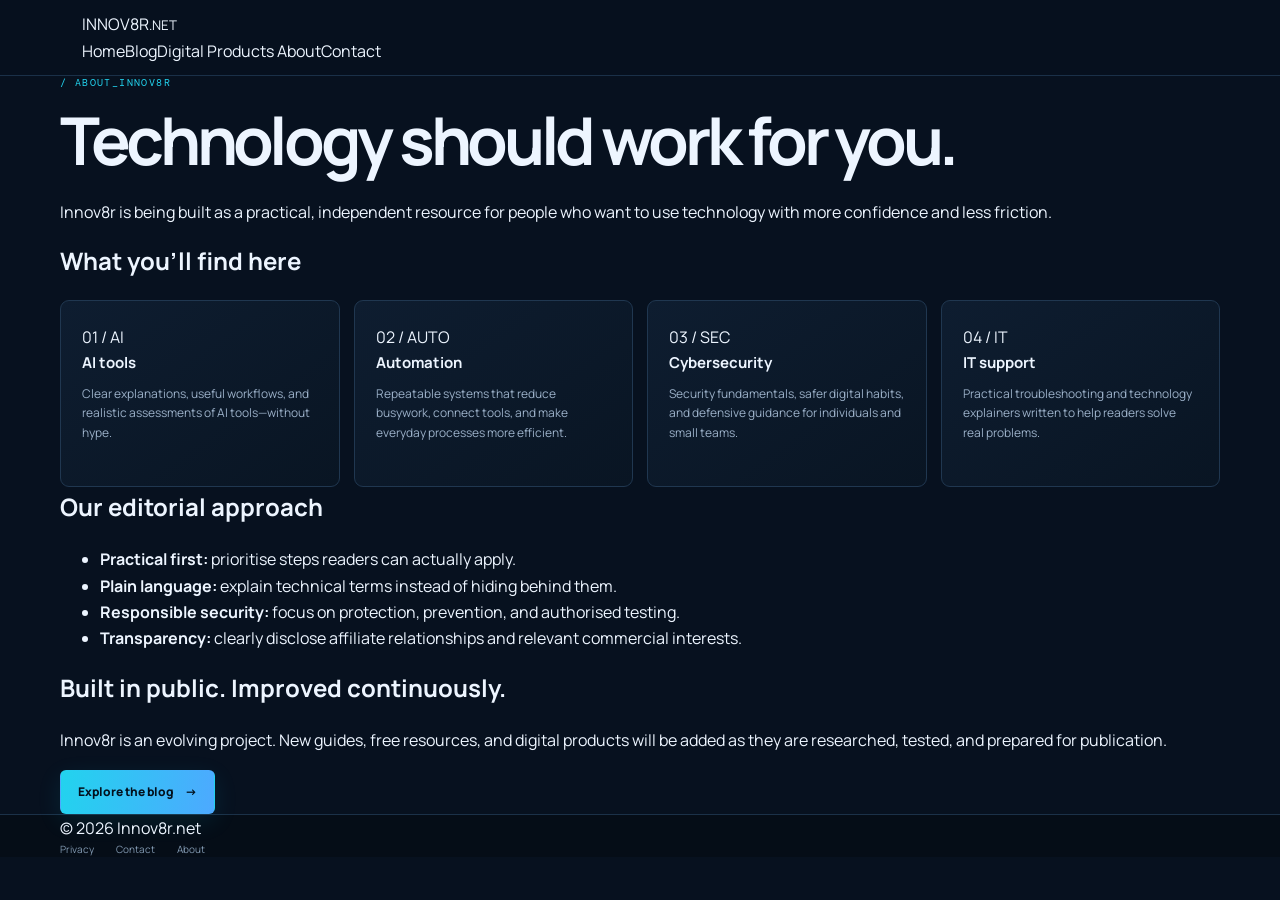
==== about/index.html @ d47da65c "Add files via upload Upload the extracted files while preserving their folder structure. You should " ====
<!doctype html>
<html lang="en">
<head>
  <meta charset="utf-8">
  <meta name="viewport" content="width=device-width, initial-scale=1">
  <meta name="description" content="Learn about Innov8r: practical technology, AI, automation, cybersecurity, and IT support guides.">
  <title>About | Innov8r</title>
  <link rel="stylesheet" href="/assets/css/style.css">
  <link rel="stylesheet" href="/assets/css/batch2.css">
</head>
<body>
  <header class="site-header">
    <div class="container header-inner">
      <a class="logo" href="/" aria-label="Innov8r home">INNOV<span>8R</span><small>.NET</small></a>
      <nav class="main-nav" aria-label="Main navigation">
        <a href="/">Home</a><a href="/blog/">Blog</a><a href="/products/">Digital Products</a>
        <a href="/about/" aria-current="page">About</a><a href="/contact/">Contact</a>
      </nav>
    </div>
  </header>
  <main class="container page-shell">
    <p class="eyebrow">/ ABOUT_INNOV8R</p>
    <h1>Technology should <span class="accent-text">work for you.</span></h1>
    <p class="lead">Innov8r is being built as a practical, independent resource for people who want to use technology with more confidence and less friction.</p>
    <section class="info-panel">
      <h2>What you'll find here</h2>
      <div class="topic-grid">
        <article class="topic-card"><span class="topic-code">01 / AI</span><h3>AI tools</h3><p>Clear explanations, useful workflows, and realistic assessments of AI tools—without hype.</p></article>
        <article class="topic-card"><span class="topic-code">02 / AUTO</span><h3>Automation</h3><p>Repeatable systems that reduce busywork, connect tools, and make everyday processes more efficient.</p></article>
        <article class="topic-card"><span class="topic-code">03 / SEC</span><h3>Cybersecurity</h3><p>Security fundamentals, safer digital habits, and defensive guidance for individuals and small teams.</p></article>
        <article class="topic-card"><span class="topic-code">04 / IT</span><h3>IT support</h3><p>Practical troubleshooting and technology explainers written to help readers solve real problems.</p></article>
      </div>
    </section>
    <section class="info-panel">
      <h2>Our editorial approach</h2>
      <ul class="clean-list">
        <li><strong>Practical first:</strong> prioritise steps readers can actually apply.</li>
        <li><strong>Plain language:</strong> explain technical terms instead of hiding behind them.</li>
        <li><strong>Responsible security:</strong> focus on protection, prevention, and authorised testing.</li>
        <li><strong>Transparency:</strong> clearly disclose affiliate relationships and relevant commercial interests.</li>
      </ul>
    </section>
    <section class="callout-panel">
      <h2>Built in public. Improved continuously.</h2>
      <p>Innov8r is an evolving project. New guides, free resources, and digital products will be added as they are researched, tested, and prepared for publication.</p>
      <a class="button button-primary" href="/blog/">Explore the blog <span aria-hidden="true">→</span></a>
    </section>
  </main>
  <footer class="site-footer"><div class="container footer-inner"><span>© <span id="year"></span> Innov8r.net</span><div class="footer-links"><a href="/privacy/">Privacy</a><a href="/contact/">Contact</a><a href="/about/">About</a></div></div></footer>
  <script>document.getElementById('year').textContent = new Date().getFullYear();</script>
</body>
</html>
---- assets/css/style.css ----
@import url('https://fonts.googleapis.com/css2?family=DM+Mono:wght@400;500&family=Manrope:wght@400;500;600;700;800&display=swap');

:root {
  --bg: #07111f;
  --bg-soft: #0b1829;
  --panel: #0e1d30;
  --panel-hover: #11253b;
  --line: #203750;
  --text: #edf5ff;
  --muted: #9bb0c8;
  --cyan: #22d3ee;
  --blue: #38a5ff;
  --green: #62f3bd;
  --max: 1160px;
}
* { box-sizing: border-box; }
html { scroll-behavior: smooth; }
body { margin: 0; background: var(--bg); color: var(--text); font-family: Manrope, Arial, sans-serif; line-height: 1.65; }
a { color: inherit; text-decoration: none; }
button, input { font: inherit; }
.container { width: min(var(--max), calc(100% - 44px)); margin-inline: auto; }
.announcement { min-height: 31px; display: flex; justify-content: center; align-items: center; gap: 9px; padding: 5px 16px; color: #a9c0d8; background: #081a2b; border-bottom: 1px solid #142b42; font: 10px 'DM Mono', monospace; letter-spacing: .055em; text-align: center; }
.pulse, .status-dot { width: 7px; height: 7px; display: inline-block; border-radius: 50%; background: var(--green); box-shadow: 0 0 12px #62f3bd99; }
.site-header { height: 76px; display: flex; align-items: center; justify-content: space-between; gap: 30px; padding: 0 max(22px, calc((100% - var(--max))/2)); background: #07111ff2; border-bottom: 1px solid #1a3048; position: sticky; top: 0; z-index: 20; backdrop-filter: blur(14px); }
.brand { color: #f4f9ff; font-size: 22px; font-weight: 800; letter-spacing: -.07em; white-space: nowrap; }
.brand > span:first-child { color: var(--cyan); }
.brand-dot { color: var(--green); }
.nav { display: flex; align-items: center; gap: clamp(12px, 2.2vw, 28px); }
.nav a { font-size: 12px; color: #b6c7da; transition: color .2s; }
.nav a:hover, .nav a.active { color: var(--cyan); }
.menu-toggle { display: none; color: var(--text); border: 1px solid var(--line); background: var(--panel); border-radius: 8px; padding: 7px 10px; }
.hero { min-height: 555px; display: grid; grid-template-columns: 1.05fr .95fr; gap: 36px; align-items: center; padding-block: 66px 72px; }
.eyebrow { margin: 0 0 15px; color: var(--cyan); font: 10px 'DM Mono', monospace; letter-spacing: .14em; }
.eyebrow-line { display: inline-block; width: 24px; height: 1px; margin: 0 8px 3px 0; background: var(--cyan); }
h1, h2, h3, p { margin-top: 0; }
h1 { margin-bottom: 22px; font-size: clamp(38px, 5.3vw, 66px); line-height: 1.1; letter-spacing: -.065em; }
.gradient-text { color: var(--cyan); text-shadow: 0 0 32px #22d3ee30; }
.hero-text { max-width: 550px; margin-bottom: 28px; color: #b2c3d6; font-size: 16px; line-height: 1.8; }
.hero-actions { display: flex; flex-wrap: wrap; gap: 12px; }
.button { min-height: 44px; display: inline-flex; align-items: center; justify-content: center; gap: 12px; padding: 11px 17px; border: 1px solid transparent; border-radius: 6px; font-size: 12px; font-weight: 800; transition: transform .2s, border-color .2s, background .2s; cursor: pointer; }
.button:hover { transform: translateY(-2px); }
.button-primary { color: #03111e; background: linear-gradient(100deg, var(--cyan), #4da9ff); box-shadow: 0 7px 24px #12bde51c; }
.button-ghost { border-color: #2a4966; color: #d5e8fa; background: #0b1a2b80; }
.button-ghost:hover { border-color: var(--cyan); }
.hero-proof { display: flex; flex-wrap: wrap; align-items: center; gap: 10px; margin-top: 35px; color: #8198b0; font: 10px 'DM Mono', monospace; }
.proof-icon { color: var(--green); font-size: 15px; }.proof-sep { color: #35516b; }
.hero-visual { position: relative; min-height: 360px; overflow: hidden; border: 1px solid #1c4561; border-radius: 14px; background: radial-gradient(ellipse at 52% 45%, #0b4b6a70 0, transparent 45%), linear-gradient(145deg, #0c2135, #07111f 75%); box-shadow: 0 0 60px #008dc21a, inset 0 0 35px #00c8ff08; }
.visual-grid { position: absolute; inset: 0; opacity: .3; background-image: linear-gradient(#24516c 1px, transparent 1px), linear-gradient(90deg, #24516c 1px, transparent 1px); background-size: 31px 31px; mask-image: linear-gradient(to bottom, #000, transparent 90%); }
.orbit { position: absolute; left: 50%; top: 49%; border: 1px solid #2ac6e64c; border-radius: 50%; transform: translate(-50%,-50%) rotate(-24deg); }
.orbit-one { width: 270px; height: 155px; }.orbit-two { width: 210px; height: 290px; transform: translate(-50%,-50%) rotate(48deg); border-color: #4e9eff55; }
.core-shield { position: absolute; left: 50%; top: 49%; transform: translate(-50%,-50%); width: 152px; height: 152px; display: flex; flex-direction: column; justify-content: center; align-items: center; gap: 4px; border: 1px solid #24c8e9aa; border-radius: 50%; background: radial-gradient(circle, #0d3851, #081a2b 72%); box-shadow: 0 0 45px #00cfff25, inset 0 0 25px #00cfff14; }
.core-shield > span { color: var(--cyan); font-size: 51px; line-height: 1; text-shadow: 0 0 20px #22d3ee; }.core-shield b { font-size: 12px; letter-spacing: .08em; }.core-shield small { color: #6e9ab7; font: 8px 'DM Mono', monospace; }
.float-card { position: absolute; z-index: 2; display: flex; gap: 10px; align-items: center; padding: 12px 14px; border: 1px solid #28506a; border-radius: 7px; background: #091827e8; color: #94abc1; font: 9px 'DM Mono', monospace; box-shadow: 0 8px 22px #0003; }
.float-card-top { top: 25px; right: 20px; flex-wrap: wrap; width: 142px; }.float-card-top strong { width: 100%; color: var(--green); font-size: 10px; }.float-card-bottom { left: 20px; bottom: 23px; }.float-card-bottom div { display: grid; gap: 2px; }.float-card-bottom strong { color: #dff5ff; font-size: 10px; }.float-card-bottom small { color: #7792ac; font-size: 9px; }.mini-code { color: var(--cyan); font-size: 19px; }.scanline { position: absolute; top: 0; left: 0; width: 100%; height: 1px; background: #29d5ff70; box-shadow: 0 0 18px #29d5ff; animation: scan 7s linear infinite; opacity: .5; }
@keyframes scan { from { transform: translateY(0); } to { transform: translateY(360px); } }
.section { padding-block: 42px 76px; }
.section-heading { display: flex; justify-content: space-between; align-items: end; gap: 28px; margin-bottom: 27px; }
.section-heading h2, .feature-inner h2, .newsletter h2 { margin-bottom: 0; font-size: clamp(25px, 3vw, 34px); letter-spacing: -.045em; line-height: 1.2; }
.section-intro { max-width: 390px; margin-bottom: 0; color: var(--muted); font-size: 13px; }
.topic-grid { display: grid; grid-template-columns: repeat(4, 1fr); gap: 14px; }
.topic-card { padding: 23px 21px; border: 1px solid #203750; border-radius: 9px; background: linear-gradient(145deg, #0e1d30, #091523); transition: transform .2s, border-color .2s, background .2s; }
.topic-card:hover { transform: translateY(-4px); border-color: #2388ac; background: var(--panel-hover); }
.topic-icon { display: grid; place-items: center; width: 39px; height: 39px; margin-bottom: 18px; border: 1px solid #1c6b86; border-radius: 9px; color: var(--cyan); background: #0a2a3c; font-size: 23px; }
.topic-card h3 { margin-bottom: 8px; font-size: 15px; }.topic-card p { min-height: 62px; margin-bottom: 17px; color: var(--muted); font-size: 12px; }.card-link, .text-link { color: var(--cyan); font: 11px 'DM Mono', monospace; }
.feature-band { padding-block: 36px; border-block: 1px solid #17344a; background: linear-gradient(100deg, #0b1e30, #0b2435 50%, #0a1727); }
.feature-inner { display: flex; align-items: center; justify-content: space-between; gap: 24px; }.feature-inner h2 { margin-bottom: 9px; }.muted { color: var(--muted); font-size: 13px; }.feature-inner p:last-child { margin-bottom: 0; }
.resource-grid { display: grid; grid-template-columns: repeat(3, 1fr); gap: 17px; }
.resource-card { overflow: hidden; border: 1px solid #203750; border-radius: 10px; background: #0a1726; }
.resource-art { height: 145px; display: flex; align-items: center; justify-content: center; flex-direction: column; gap: 2px; position: relative; overflow: hidden; background-image: linear-gradient(135deg, #0b2c43, #07111f); }
.resource-art:before { content: ""; position: absolute; inset: 0; opacity: .4; background-image: linear-gradient(#24516c 1px, transparent 1px), linear-gradient(90deg, #24516c 1px, transparent 1px); background-size: 20px 20px; }
.resource-art span { z-index: 1; color: var(--cyan); font-size: 48px; text-shadow: 0 0 25px #22d3ee70; }.resource-art small { z-index: 1; color: #87b6d0; font: 9px 'DM Mono', monospace; letter-spacing: .15em; }.art-ai { background-image: radial-gradient(circle at center, #123d65, #07111f 75%); }.art-network { background-image: radial-gradient(circle at center, #123c3d, #07111f 75%); }
.resource-content { padding: 20px; }.pill { display: inline-block; padding: 3px 7px; border: 1px solid #1d657e; border-radius: 3px; color: var(--cyan); font: 8px 'DM Mono', monospace; letter-spacing: .06em; }.resource-content h3 { margin: 12px 0 7px; font-size: 15px; }.resource-content p { min-height: 42px; margin-bottom: 14px; color: var(--muted); font-size: 12px; }.resource-content a { color: var(--cyan); font-size: 11px; font-weight: 700; }
.newsletter { display: flex; align-items: center; gap: 20px; margin-bottom: 70px; padding: 27px; border: 1px solid #21445b; border-radius: 12px; background: linear-gradient(105deg, #0d2235, #0a1827); }.newsletter-mark { display: grid; place-items: center; flex: 0 0 48px; height: 48px; border: 1px solid #1d6e8a; border-radius: 10px; color: var(--cyan); font-size: 25px; }.newsletter > div:nth-child(2) { flex: 1; }.newsletter h2 { margin-bottom: 6px; font-size: 20px; }.newsletter p:last-child { margin-bottom: 0; }
.site-footer { border-top: 1px solid #1b3148; background: #050d17; }.footer-main { display: flex; justify-content: space-between; gap: 35px; padding-block: 34px; }.footer-main p { margin: 8px 0 0; color: #8299b1; font-size: 11px; }.footer-links { display: flex; flex-wrap: wrap; gap: 14px 22px; align-content: center; }.footer-links a, .footer-bottom { color: #8299b1; font-size: 10px; }.footer-links a:hover { color: var(--cyan); }.footer-bottom { display: flex; justify-content: space-between; gap: 18px; padding-block: 16px; border-top: 1px solid #142538; }
.page-hero { padding: 70px 0 45px; border-bottom: 1px solid #193249; background: radial-gradient(ellipse at 80% 20%, #0d395040, transparent 50%); }.page-hero h1 { max-width: 800px; font-size: clamp(35px, 5vw, 54px); }.page-hero p:last-child { max-width: 720px; margin-bottom: 0; color: var(--muted); font-size: 15px; }
.content-section { padding-block: 45px 80px; }.content-grid { display: grid; grid-template-columns: repeat(3, 1fr); gap: 17px; }.content-card { padding: 22px; border: 1px solid var(--line); border-radius: 9px; background: var(--panel); }.content-card .category { color: var(--cyan); font: 9px 'DM Mono', monospace; letter-spacing: .1em; }.content-card h2, .content-card h3 { margin: 10px 0; font-size: 17px; line-height: 1.4; }.content-card p { color: var(--muted); font-size: 12px; }.content-card a { color: var(--cyan); font-size: 11px; font-weight: 700; }.notice { padding: 15px 17px; border-left: 3px solid var(--cyan); background: #0b2130; color: #b9cde0; font-size: 12px; }
@media (max-width: 900px) { .site-header { gap: 15px; }.nav { gap: 12px; }.nav a { font-size: 11px; }.hero { gap: 24px; }.topic-grid { grid-template-columns: repeat(2, 1fr); } }
@media (max-width: 700px) {
  .container { width: min(100% - 32px, var(--max)); }.site-header { height: 66px; padding-inline: 16px; }.menu-toggle { display: block; }.nav { display: none; position: absolute; top: 65px; left: 0; right: 0; padding: 14px 18px 20px; flex-direction: column; align-items: stretch; gap: 0; border-bottom: 1px solid var(--line); background: #07111f; }.nav.nav-open { display: flex; }.nav a { padding: 11px 3px; font-size: 13px; border-bottom: 1px solid #152b40; }
  .hero { grid-template-columns: 1fr; padding-block: 52px 55px; }.hero-visual { min-height: 320px; }.section { padding-block: 32px 55px; }.section-heading { display: block; }.section-intro { margin-top: 14px; }.topic-grid, .resource-grid, .content-grid { grid-template-columns: 1fr; }.topic-card p, .resource-content p { min-height: 0; }.feature-inner { align-items: flex-start; flex-direction: column; }.newsletter { align-items: flex-start; flex-wrap: wrap; margin-bottom: 48px; padding: 21px; }.newsletter > div:nth-child(2) { min-width: calc(100% - 70px); }.footer-main, .footer-bottom { flex-direction: column; }.footer-links { gap: 12px 18px; }.footer-bottom { gap: 8px; }.page-hero { padding: 50px 0 35px; }
}
@media (prefers-reduced-motion: reduce) { *, *::before, *::after { scroll-behavior: auto !important; animation-duration: .01ms !important; transition-duration: .01ms !important; } }
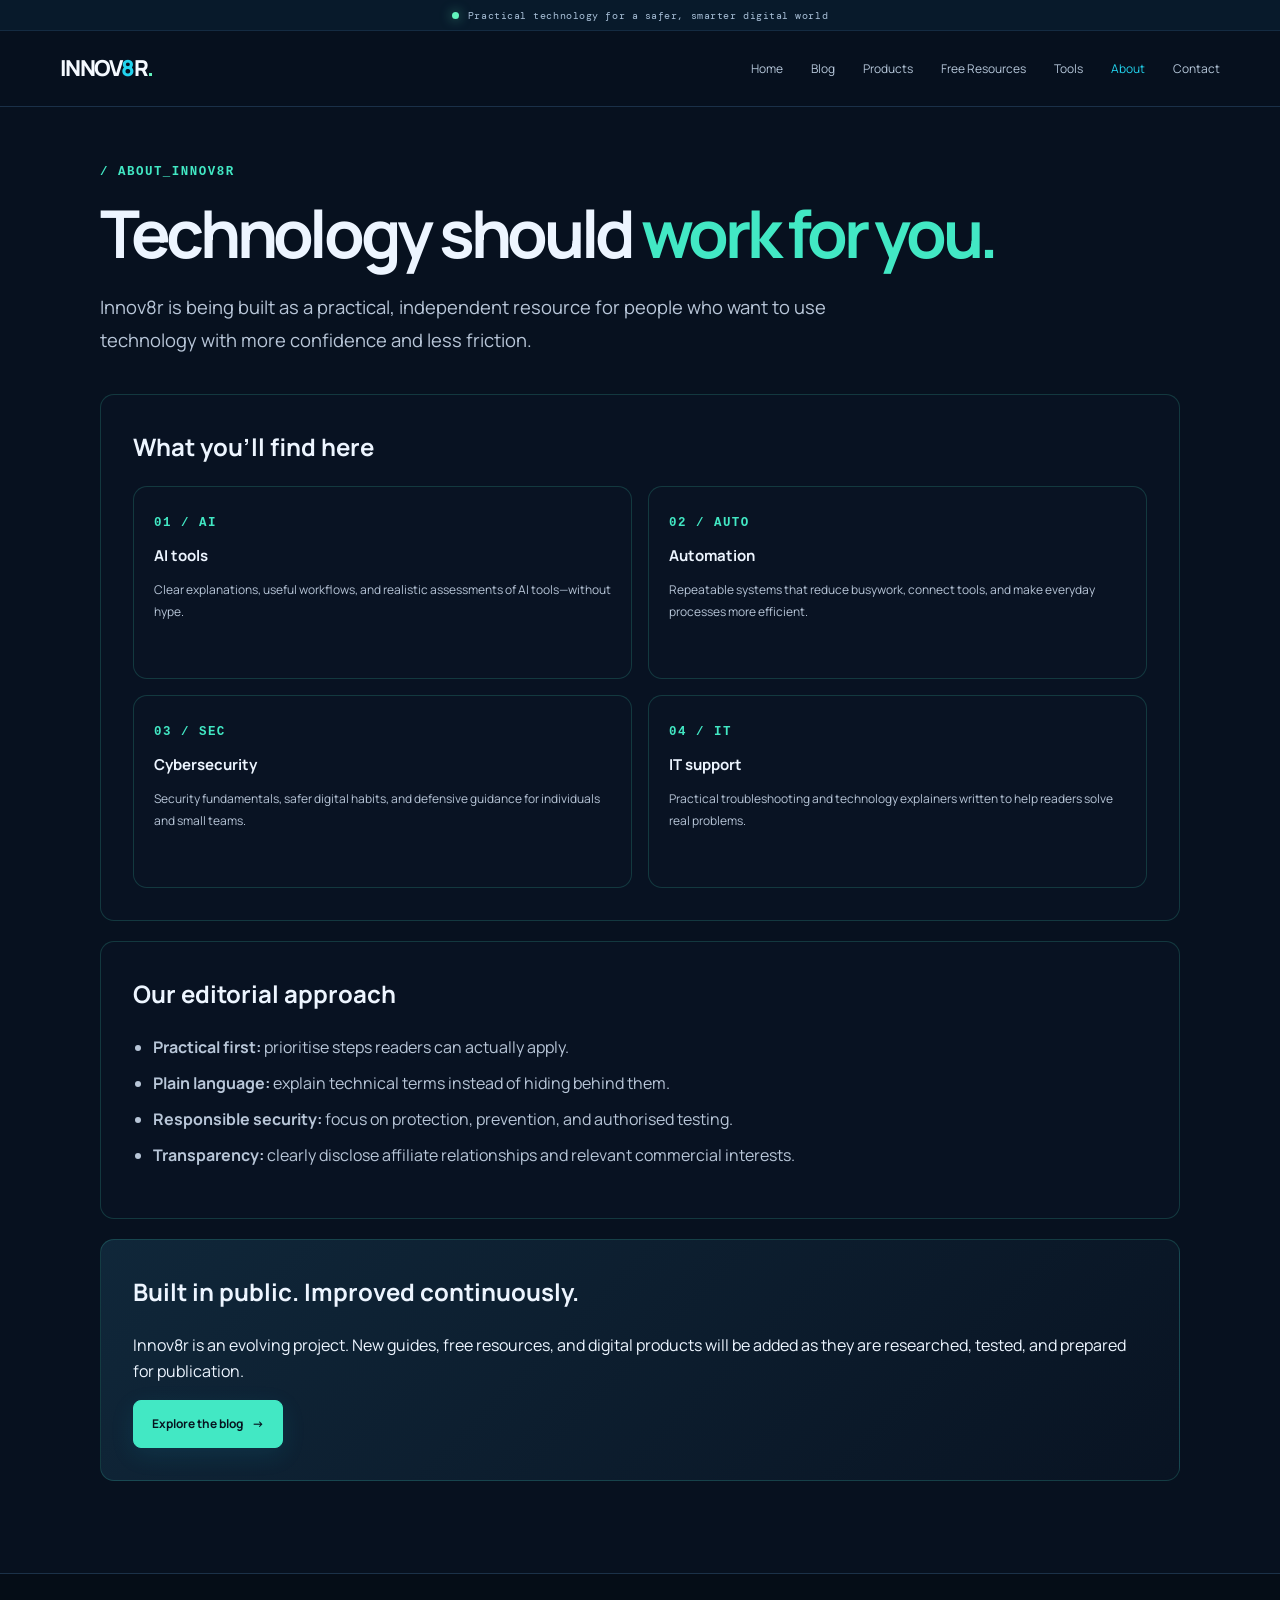
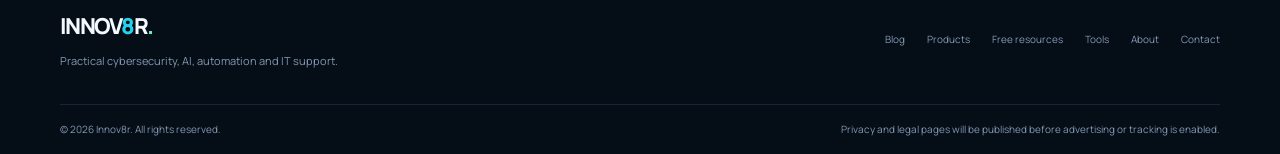
==== commit 0d4df2c2: "Add files via upload Replaced Complete New Navigation." ====
--- a/about/index.html
+++ b/about/index.html
@@ -9,14 +9,12 @@
   <link rel="stylesheet" href="/assets/css/batch2.css">
 </head>
 <body>
+  <div class="announcement"><span class="pulse"></span> Practical technology for a safer, smarter digital world</div>
+  
   <header class="site-header">
-    <div class="container header-inner">
-      <a class="logo" href="/" aria-label="Innov8r home">INNOV<span>8R</span><small>.NET</small></a>
-      <nav class="main-nav" aria-label="Main navigation">
-        <a href="/">Home</a><a href="/blog/">Blog</a><a href="/products/">Digital Products</a>
-        <a href="/about/" aria-current="page">About</a><a href="/contact/">Contact</a>
-      </nav>
-    </div>
+    <a class="brand" href="/" aria-label="Innov8r home">INNOV<span>8</span>R<span class="brand-dot">.</span></a>
+    <button class="menu-toggle" aria-label="Toggle navigation" aria-expanded="false">☰</button>
+    <nav class="nav" aria-label="Main navigation"><a href="/">Home</a><a href="/blog/">Blog</a><a href="/products/">Products</a><a href="/resources/">Free Resources</a><a href="/tools/">Tools</a><a href="/about/" class="active" aria-current="page">About</a><a href="/contact/">Contact</a></nav>
   </header>
   <main class="container page-shell">
     <p class="eyebrow">/ ABOUT_INNOV8R</p>
@@ -46,7 +44,22 @@
       <a class="button button-primary" href="/blog/">Explore the blog <span aria-hidden="true">→</span></a>
     </section>
   </main>
-  <footer class="site-footer"><div class="container footer-inner"><span>© <span id="year"></span> Innov8r.net</span><div class="footer-links"><a href="/privacy/">Privacy</a><a href="/contact/">Contact</a><a href="/about/">About</a></div></div></footer>
-  <script>document.getElementById('year').textContent = new Date().getFullYear();</script>
+  <footer class="site-footer">
+    <div class="container footer-main">
+      <div><a class="brand" href="/" aria-label="Innov8r home">INNOV<span>8</span>R<span class="brand-dot">.</span></a><p>Practical cybersecurity, AI, automation and IT support.</p></div>
+      <div class="footer-links"><a href="/blog/">Blog</a><a href="/products/">Products</a><a href="/resources/">Free resources</a><a href="/tools/">Tools</a><a href="/about/">About</a><a href="/contact/">Contact</a></div>
+    </div>
+    <div class="container footer-bottom"><span>© 2026 Innov8r. All rights reserved.</span><span>Privacy and legal pages will be published before advertising or tracking is enabled.</span></div>
+  </footer>
+<script>
+    const toggle = document.querySelector('.menu-toggle');
+    const nav = document.querySelector('.nav');
+    if (toggle && nav) {
+      toggle.addEventListener('click', () => {
+        const open = nav.classList.toggle('nav-open');
+        toggle.setAttribute('aria-expanded', String(open));
+      });
+    }
+  </script>
 </body>
 </html>
--- a/assets/css/batch2.css
+++ b/assets/css/batch2.css
@@ -0,0 +1,36 @@
+/* Batch 2 additions. This file extends the existing shared stylesheet without replacing it. */
+.page-shell { padding-top: 3.5rem; padding-bottom: 4.5rem; max-width: 1080px; }
+.eyebrow, .topic-code, .terminal-label { color: #42e8c4; font: 600 .78rem/1.5 ui-monospace, SFMono-Regular, Menlo, Consolas, monospace; letter-spacing: .12em; text-transform: uppercase; }
+.accent-text { color: #42e8c4; }
+.lead { max-width: 760px; color: #b8c6d8; font-size: 1.15rem; line-height: 1.8; margin: 1rem 0 2.25rem; }
+.info-panel, .callout-panel, .topic-card, .terminal-card, .contact-aside { border: 1px solid rgba(66,232,196,.18); border-radius: 14px; background: rgba(10,20,36,.72); padding: clamp(1.15rem, 3vw, 2rem); margin: 1.25rem 0; }
+.info-panel h2, .callout-panel h2, .contact-aside h2 { margin-top: 0; }
+.topic-grid { display: grid; grid-template-columns: repeat(2, minmax(0, 1fr)); gap: 1rem; }
+.topic-card { margin: 0; padding: 1.25rem; }
+.topic-card h3 { margin: .65rem 0; }
+.topic-card p, .legal-section p, .clean-list { color: #b8c6d8; line-height: 1.8; }
+.clean-list { padding-left: 1.25rem; }
+.clean-list li { margin: .45rem 0; }
+.callout-panel { background: linear-gradient(135deg, rgba(18,42,62,.88), rgba(10,20,36,.88)); }
+.button { display: inline-flex; gap: .6rem; align-items: center; border-radius: 8px; padding: .8rem 1.1rem; font-weight: 700; text-decoration: none; cursor: pointer; }
+.button-primary { border: 1px solid #42e8c4; background: #42e8c4; color: #07131f; }
+.contact-layout { display: grid; grid-template-columns: minmax(0, 1.5fr) minmax(240px, .8fr); gap: 1.5rem; align-items: start; }
+.contact-form { display: grid; gap: .65rem; }
+.contact-form label { color: #dce7f5; font-weight: 600; margin-top: .4rem; }
+.contact-form input, .contact-form select, .contact-form textarea { width: 100%; padding: .8rem .9rem; color: #eaf2ff; background: #081321; border: 1px solid #2a4059; border-radius: 8px; font: inherit; }
+.contact-form input:focus, .contact-form select:focus, .contact-form textarea:focus { outline: 2px solid #42e8c4; outline-offset: 2px; }
+.contact-form textarea { resize: vertical; }
+.form-note { color: #aabbd0; font-size: .88rem; line-height: 1.65; }
+.form-status { color: #42e8c4; line-height: 1.6; }
+.terminal-card { font-family: ui-monospace, SFMono-Regular, Menlo, Consolas, monospace; }
+.status-dot { display: inline-block; width: .55rem; height: .55rem; margin-right: .4rem; border-radius: 50%; background: #42e8c4; }
+.status-pending { background: #f0bd59; }
+.legal-page { max-width: 900px; }
+.legal-updated { color: #aabbd0; font-size: .9rem; }
+.notice-panel { border-left: 3px solid #f0bd59; padding: 1rem 1.25rem; margin: 1.5rem 0; background: rgba(240,189,89,.08); color: #dce7f5; line-height: 1.75; }
+.legal-section { padding: 1rem 0; border-bottom: 1px solid rgba(150,180,210,.14); }
+.legal-section h2 { font-size: 1.2rem; }
+@media (max-width: 720px) {
+  .topic-grid, .contact-layout { grid-template-columns: 1fr; }
+  .page-shell { padding-top: 2.25rem; }
+}
